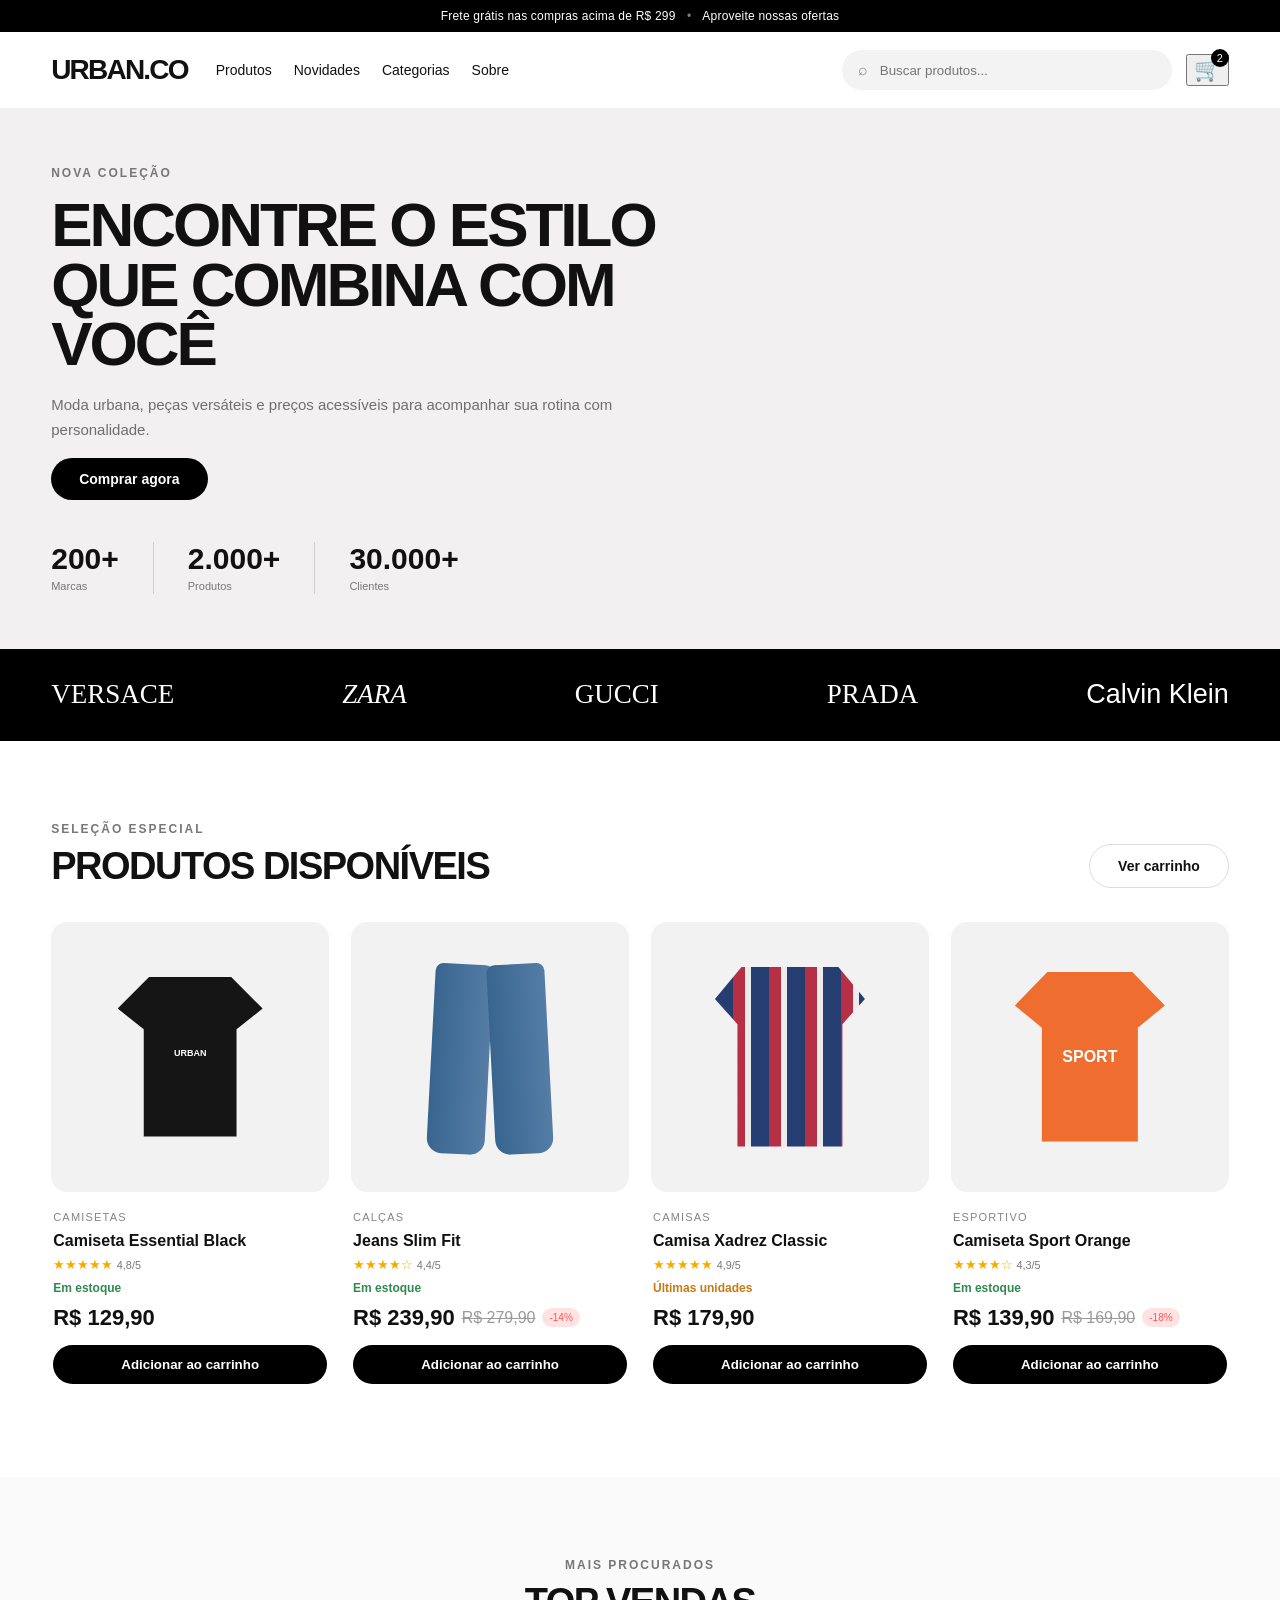
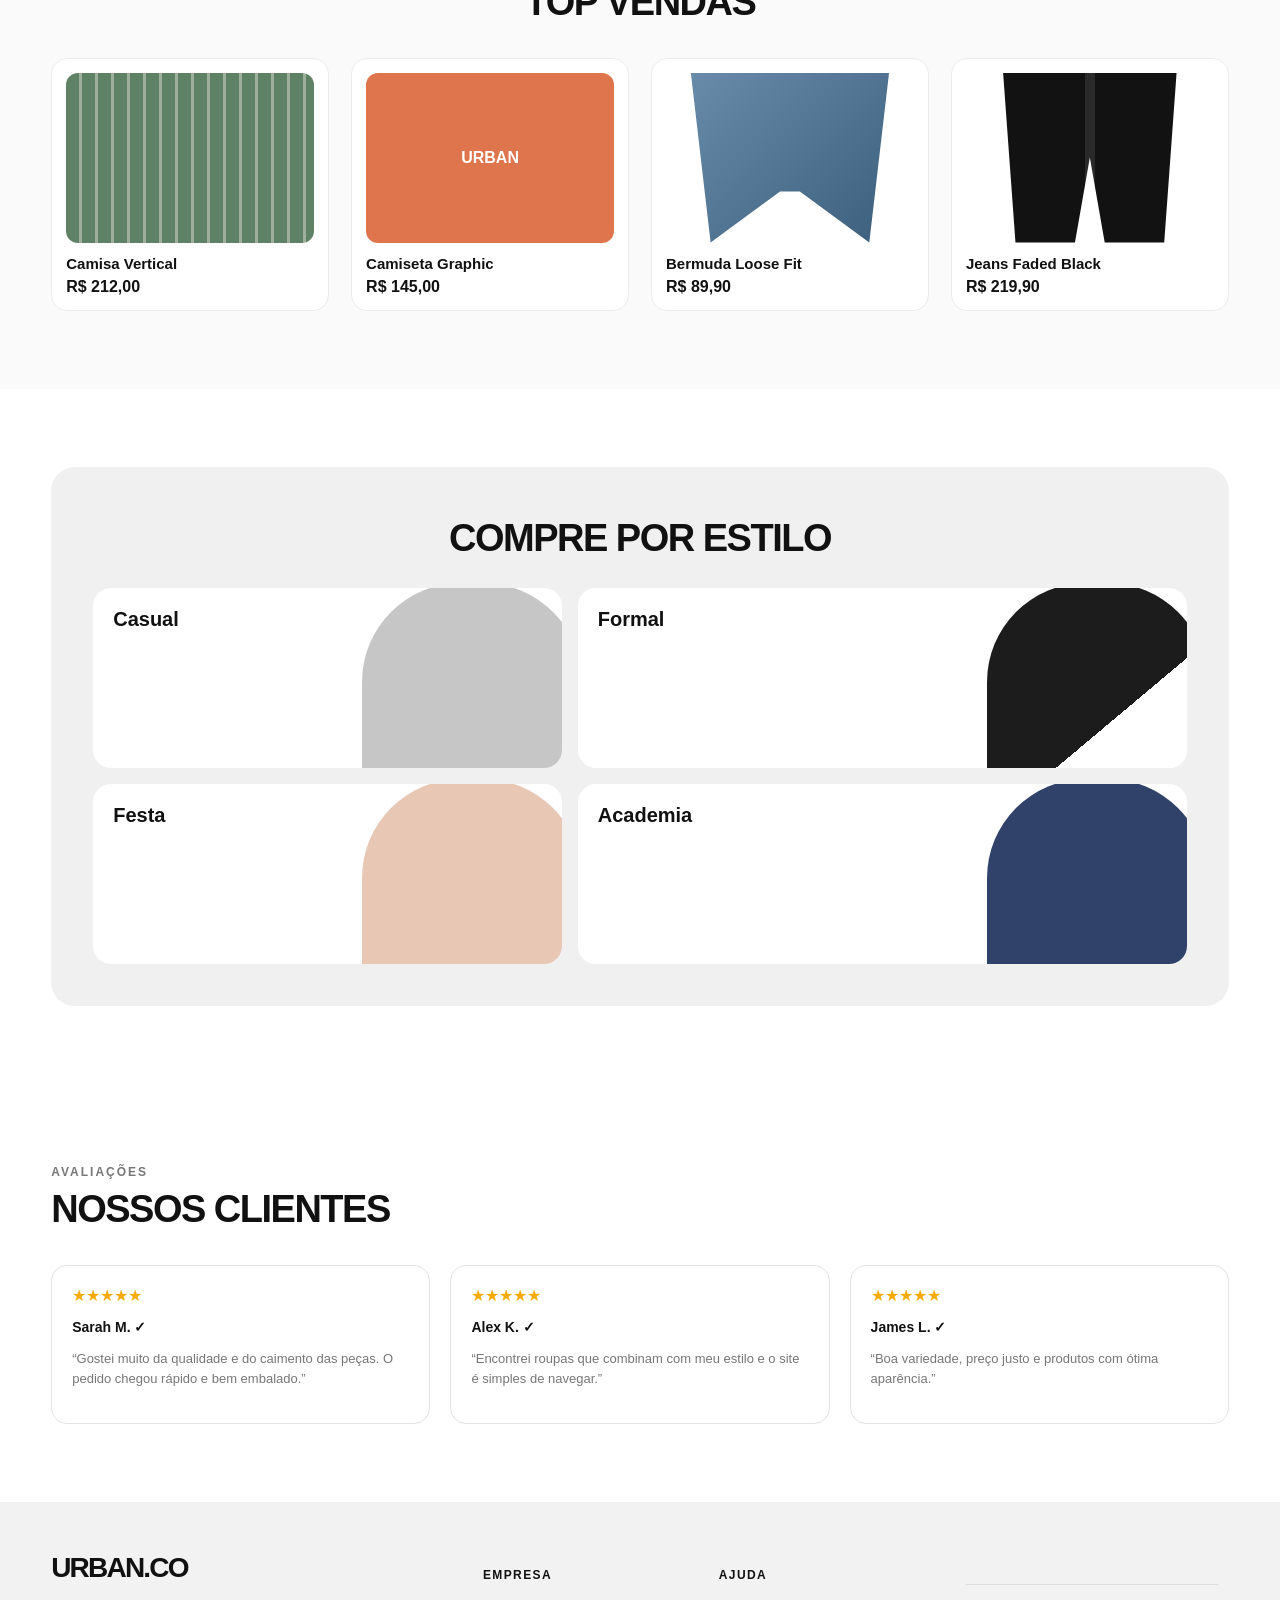
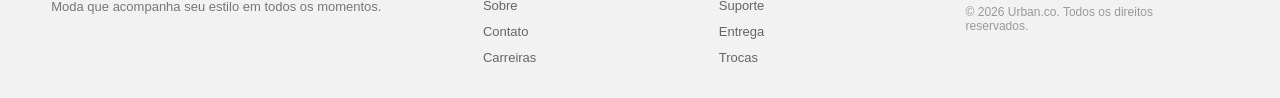
==== index.html @ 38dcf494 "feat: Criação inicial do front-end" ====
<!DOCTYPE html>
<html lang="en">
<head>
    <meta charset="UTF-8">
    <meta name="viewport" content="width=device-width, initial-scale=1.0">
    <link rel="stylesheet" href="style.css">
    <title>Pagina inicial</title>
</head>
<body>
  <div class="topbar">Frete grátis nas compras acima de R$ 299 <span>•</span> Aproveite nossas ofertas</div>

  <header class="header container">
    <a href="#" class="logo">URBAN.CO</a>
    <nav class="nav">
      <a href="#produtos">Produtos</a>
      <a href="#novidades">Novidades</a>
      <a href="#categorias">Categorias</a>
      <a href="#sobre">Sobre</a>
    </nav>
    <div class="actions">
      <label class="search">
        <span>⌕</span>
        <input type="search" placeholder="Buscar produtos..." />
      </label>
      <button><a href="carrinho.html" class="cart" aria-label="Acessar carrinho">🛒 <span>2</span></a></button>
    </div>
  </header>

  <main>
    <section class="hero">
      <div class="container hero-grid">
        <div class="hero-copy">
          <span class="eyebrow">Nova coleção</span>
          <h1>ENCONTRE O ESTILO QUE COMBINA COM VOCÊ</h1>
          <p>Moda urbana, peças versáteis e preços acessíveis para acompanhar sua rotina com personalidade.</p>
          <a href="#produtos" class="btn btn-dark">Comprar agora</a>

          <div class="stats">
            <div><strong>200+</strong><span>Marcas</span></div>
            <div><strong>2.000+</strong><span>Produtos</span></div>
            <div><strong>30.000+</strong><span>Clientes</span></div>
          </div>
        </div>
        <div class="hero-art" aria-label="Destaque da coleção">
         
        </div>
      </div>
    </section>

    <section class="brands">
      <div class="container brand-row">
        <span>VERSACE</span><span>ZARA</span><span>GUCCI</span><span>PRADA</span><span>Calvin Klein</span>
      </div>
    </section>

    <section id="produtos" class="section container">
      <div class="section-heading">
        <div>
          <span class="eyebrow">Seleção especial</span>
          <h2>PRODUTOS DISPONÍVEIS</h2>
        </div>
        <a href="#carrinho" class="btn btn-light">Ver carrinho</a>
      </div>

      <div class="product-grid">
        <article class="product-card">
          <div class="product-image tshirt-black"><span>URBAN</span></div>
          <div class="product-body">
            <span class="category">Camisetas</span>
            <h3>Camiseta Essential Black</h3>
            <div class="rating">★★★★★ <small>4,8/5</small></div>
            <div class="availability in-stock">Em estoque</div>
            <div class="price-row"><strong>R$ 129,90</strong></div>
            <button class="add-cart">Adicionar ao carrinho</button>
          </div>
        </article>

        <article class="product-card">
          <div class="product-image jeans"><div class="leg left"></div><div class="leg right"></div></div>
          <div class="product-body">
            <span class="category">Calças</span>
            <h3>Jeans Slim Fit</h3>
            <div class="rating">★★★★☆ <small>4,4/5</small></div>
            <div class="availability in-stock">Em estoque</div>
            <div class="price-row"><strong>R$ 239,90</strong><del>R$ 279,90</del><span>-14%</span></div>
            <button class="add-cart">Adicionar ao carrinho</button>
          </div>
        </article>

        <article class="product-card">
          <div class="product-image shirt-plaid"><div class="shirt-shape"></div></div>
          <div class="product-body">
            <span class="category">Camisas</span>
            <h3>Camisa Xadrez Classic</h3>
            <div class="rating">★★★★★ <small>4,9/5</small></div>
            <div class="availability low-stock">Últimas unidades</div>
            <div class="price-row"><strong>R$ 179,90</strong></div>
            <button class="add-cart">Adicionar ao carrinho</button>
          </div>
        </article>

        <article class="product-card">
          <div class="product-image tee-orange"><div class="tee-shape">SPORT</div></div>
          <div class="product-body">
            <span class="category">Esportivo</span>
            <h3>Camiseta Sport Orange</h3>
            <div class="rating">★★★★☆ <small>4,3/5</small></div>
            <div class="availability in-stock">Em estoque</div>
            <div class="price-row"><strong>R$ 139,90</strong><del>R$ 169,90</del><span>-18%</span></div>
            <button class="add-cart">Adicionar ao carrinho</button>
          </div>
        </article>
      </div>
    </section>

    <section id="novidades" class="section soft-bg">
      <div class="container">
        <div class="section-heading centered">
          <div><span class="eyebrow">Mais procurados</span><h2>TOP VENDAS</h2></div>
        </div>
        <div class="product-grid compact">
          <article class="mini-card"><div class="mini-img green"></div><h3>Camisa Vertical</h3><p>R$ 212,00</p></article>
          <article class="mini-card"><div class="mini-img coral">URBAN</div><h3>Camiseta Graphic</h3><p>R$ 145,00</p></article>
          <article class="mini-card"><div class="mini-img shorts"></div><h3>Bermuda Loose Fit</h3><p>R$ 89,90</p></article>
          <article class="mini-card"><div class="mini-img pants"></div><h3>Jeans Faded Black</h3><p>R$ 219,90</p></article>
        </div>
      </div>
    </section>

    <section id="categorias" class="section container">
      <div class="dress-panel">
        <h2>COMPRE POR ESTILO</h2>
        <div class="style-grid">
          <a href="#" class="style-card casual"><strong>Casual</strong></a>
          <a href="#" class="style-card formal"><strong>Formal</strong></a>
          <a href="#" class="style-card party"><strong>Festa</strong></a>
          <a href="#" class="style-card gym"><strong>Academia</strong></a>
        </div>
      </div>
    </section>

    <section class="section container reviews">
      <div class="section-heading"><div><span class="eyebrow">Avaliações</span><h2>NOSSOS CLIENTES</h2></div></div>
      <div class="review-grid">
        <article><div class="stars">★★★★★</div><h3>Sarah M. ✓</h3><p>“Gostei muito da qualidade e do caimento das peças. O pedido chegou rápido e bem embalado.”</p></article>
        <article><div class="stars">★★★★★</div><h3>Alex K. ✓</h3><p>“Encontrei roupas que combinam com meu estilo e o site é simples de navegar.”</p></article>
        <article><div class="stars">★★★★★</div><h3>James L. ✓</h3><p>“Boa variedade, preço justo e produtos com ótima aparência.”</p></article>
      </div>
    </section>
  </main>

  <footer id="sobre" class="footer">
    <div class="container footer-grid">
      <div><a class="logo" href="#">URBAN.CO</a><p>Moda que acompanha seu estilo em todos os momentos.</p></div>
      <div><h4>EMPRESA</h4><a href="#">Sobre</a><a href="#">Contato</a><a href="#">Carreiras</a></div>
      <div><h4>AJUDA</h4><a href="#">Suporte</a><a href="#">Entrega</a><a href="#">Trocas</a></div>
    <div class="container copyright">© 2026 Urban.co. Todos os direitos reservados.</div>
  </footer>
</body>
</html>
---- style.css ----
:root {
    --black: #050505;
    --gray: #f2f2f2;
    --text: #111111;
    --muted: #6f6f6f;
    --line: #e5e5e5;
    --accent: #ff5656;
}

* {
    box-sizing: border-box;
}

html {
    scroll-behavior: smooth;
}

body {
    margin: 0;
    font-family: Inter, Arial, Helvetica, sans-serif;
    color: var(--text);
    background: #ffffff;
}

a {
    text-decoration: none;
    color: inherit;
}

.container {
    width: min(1180px, 92%);
    margin: auto;
}

.topbar {
    background: #000000;
    color: #ffffff;
    text-align: center;
    font-size: 12px;
    padding: 9px 12px;
    letter-spacing: 0.2px;
}

.topbar span {
    opacity: 0.5;
    margin: 0 8px;
}

.header {
    height: 76px;
    display: flex;
    align-items: center;
    gap: 28px;
}

.logo {
    font-size: 28px;
    font-weight: 900;
    letter-spacing: -1.8px;
}

.nav {
    display: flex;
    gap: 22px;
    font-size: 14px;
}

.nav a:hover {
    opacity: 0.6;
}

.actions {
    margin-left: auto;
    display: flex;
    align-items: center;
    gap: 14px;
}

.search {
    width: 330px;
    background: #f3f3f3;
    border-radius: 999px;
    padding: 11px 16px;
    display: flex;
    gap: 10px;
    align-items: center;
    color: #888888;
}

.search input {
    border: 0;
    outline: 0;
    background: transparent;
    width: 100%;
}

.cart {
    position: relative;
    font-size: 22px;
}

.cart span {
    position: absolute;
    right: -8px;
    top: -8px;
    background: #000000;
    color: #ffffff;
    width: 18px;
    height: 18px;
    font-size: 11px;
    border-radius: 50%;
    display: grid;
    place-items: center;
}

.hero {
    background: #f2f0f0;
}

.hero-grid {
    min-height: 520px;
    display: grid;
    grid-template-columns: 1.05fr 0.95fr;
    align-items: center;
    overflow: hidden;
}

.hero-copy {
    padding: 55px 0;
}

.eyebrow {
    text-transform: uppercase;
    font-size: 12px;
    letter-spacing: 2px;
    color: #777777;
    font-weight: 700;
}

.hero h1 {
    font-size: 62px;
    line-height: 0.96;
    letter-spacing: -3px;
    max-width: 680px;
    margin: 14px 0 18px;
}

.hero p {
    max-width: 580px;
    color: #6f6f6f;
    line-height: 1.7;
    font-size: 15px;
}

.btn {
    display: inline-flex;
    align-items: center;
    justify-content: center;
    border-radius: 999px;
    padding: 13px 28px;
    font-weight: 700;
    font-size: 14px;
}

.btn-dark {
    background: #000000;
    color: #ffffff;
}

.btn-light {
    border: 1px solid #dddddd;
    background: #ffffff;
}

.btn.small {
    padding: 10px 18px;
    font-size: 12px;
}

.stats {
    display: flex;
    gap: 34px;
    margin-top: 42px;
}

.stats div {
    padding-right: 34px;
    border-right: 1px solid #d0d0d0;
}

.stats div:last-child {
    border-right: 0;
}

.stats strong {
    display: block;
    font-size: 30px;
}

.stats span {
    font-size: 11px;
    color: #777777;
}

.hero-art {
    position: relative;
    min-height: 520px;
}

.fashion-card {
    position: absolute;
    right: 15px;
    bottom: 0;
    width: 88%;
    height: 88%;
    border-radius: 50% 50% 12px 12px;
    background: linear-gradient(
        135deg,
        #d8d8d8,
        #bcbcbc
    );
    overflow: hidden;
}

.silhouette {
    position: absolute;
    bottom: 0;
    border-radius: 40% 40% 0 0;
}

.silhouette.one {
    width: 42%;
    height: 70%;
    left: 18%;
    background: linear-gradient(
        180deg,
        #d9c3b3 0 17%,
        #222222 18% 100%
    );
    transform: skew(-4deg);
}

.silhouette.two {
    width: 44%;
    height: 80%;
    right: 8%;
    background: linear-gradient(
        180deg,
        #d2b8a7 0 16%,
        #171717 17% 100%
    );
    transform: skew(3deg);
}

.blob {
    position: absolute;
    border-radius: 50%;
    background: #dedede;
}

.blob-a {
    width: 240px;
    height: 240px;
    right: 0;
    top: 52px;
}

.blob-b {
    width: 170px;
    height: 170px;
    left: 24px;
    bottom: 20px;
}

.spark {
    position: absolute;
    font-size: 46px;
}

.spark-a {
    right: 0;
    top: 65px;
}

.spark-b {
    left: 20px;
    top: 220px;
    font-size: 30px;
}

.brands {
    background: #000000;
    color: #ffffff;
}

.brand-row {
    min-height: 92px;
    display: flex;
    align-items: center;
    justify-content: space-between;
    gap: 25px;
    font-family: Georgia, serif;
    font-size: 27px;
}

.brand-row span:nth-child(2) {
    font-style: italic;
}

.brand-row span:nth-child(5) {
    font-family: Arial, sans-serif;
    font-weight: 300;
}

.section {
    padding: 78px 0;
}

.section-heading {
    display: flex;
    align-items: end;
    justify-content: space-between;
    margin-bottom: 34px;
}

.section-heading.centered {
    justify-content: center;
    text-align: center;
}

.section h2 {
    font-size: 38px;
    letter-spacing: -1.5px;
    margin: 8px 0 0;
}

.product-grid {
    display: grid;
    grid-template-columns: repeat(4, 1fr);
    gap: 22px;
}

.product-card {
    min-width: 0;
}

.product-image {
    height: 270px;
    background: #f2f2f2;
    border-radius: 16px;
    position: relative;
    overflow: hidden;
    display: flex;
    align-items: center;
    justify-content: center;
}

.product-body {
    padding: 15px 2px;
}

.category {
    font-size: 11px;
    color: #858585;
    text-transform: uppercase;
    letter-spacing: 1.2px;
}

.product-body h3 {
    font-size: 16px;
    margin: 7px 0;
}

.rating {
    font-size: 13px;
    color: #f7aa00;
}

.rating small {
    color: #777777;
}

.availability {
    font-size: 12px;
    font-weight: 700;
    margin: 9px 0;
}

.in-stock {
    color: #2f8a4f;
}

.low-stock {
    color: #c57a13;
}

.price-row {
    display: flex;
    align-items: center;
    gap: 7px;
    margin: 10px 0 14px;
}

.price-row strong {
    font-size: 22px;
}

.price-row del {
    color: #9a9a9a;
}

.price-row span {
    background: #ffe3e3;
    color: #ff5656;
    border-radius: 999px;
    padding: 4px 7px;
    font-size: 10px;
}

.add-cart {
    width: 100%;
    border: 0;
    border-radius: 999px;
    background: #000000;
    color: #ffffff;
    padding: 12px;
    font-weight: 700;
    cursor: pointer;
}

.add-cart:hover {
    opacity: 0.82;
}

.tshirt-black::before {
    content: "";
    width: 145px;
    height: 160px;
    background: #151515;
    clip-path: polygon(
        22% 0,
        78% 0,
        100% 20%,
        82% 33%,
        82% 100%,
        18% 100%,
        18% 33%,
        0 20%
    );
}

.tshirt-black span {
    position: absolute;
    color: #ffffff;
    font-size: 9px;
    font-weight: 800;
    top: 126px;
}

.jeans .leg {
    position: absolute;
    top: 42px;
    width: 58px;
    height: 190px;
    background: linear-gradient(
        90deg,
        #38658f,
        #557da6
    );
    border-radius: 8px 8px 15px 15px;
}

.jeans .left {
    left: 80px;
    transform: rotate(3deg);
}

.jeans .right {
    right: 80px;
    transform: rotate(-3deg);
}

.shirt-shape {
    width: 150px;
    height: 180px;
    background:
        repeating-linear-gradient(
            90deg,
            #263d71 0 18px,
            #b62f45 18px 30px,
            #ececec 30px 36px
        ),
        repeating-linear-gradient(
            0deg,
            transparent 0 22px,
            rgba(255, 255, 255, 0.55) 22px 26px
        );
    clip-path: polygon(
        18% 0,
        82% 0,
        100% 18%,
        85% 32%,
        85% 100%,
        15% 100%,
        15% 32%,
        0 18%
    );
}

.tee-shape {
    width: 150px;
    height: 170px;
    background: #ef6d2f;
    color: #ffffff;
    display: flex;
    align-items: center;
    justify-content: center;
    font-weight: 900;
    clip-path: polygon(
        22% 0,
        78% 0,
        100% 20%,
        82% 33%,
        82% 100%,
        18% 100%,
        18% 33%,
        0 20%
    );
}

.soft-bg {
    background: #fafafa;
}

.compact .mini-card {
    background: #ffffff;
    border: 1px solid #ececec;
    border-radius: 16px;
    padding: 14px;
}

.mini-img {
    height: 170px;
    border-radius: 12px;
    background: #efefef;
    margin-bottom: 12px;
    display: grid;
    place-items: center;
    font-weight: 900;
}

.mini-img.green {
    background: repeating-linear-gradient(
        90deg,
        #5f8165 0 13px,
        #9eb09d 13px 16px
    );
}

.mini-img.coral {
    background: #de754d;
    color: #ffffff;
}

.mini-img.shorts {
    background: linear-gradient(
        135deg,
        #6c8ead,
        #385c79
    );
    clip-path: polygon(
        10% 0,
        90% 0,
        82% 100%,
        54% 70%,
        46% 70%,
        18% 100%
    );
}

.mini-img.pants {
    background: linear-gradient(
        90deg,
        #121212 0 48%,
        #2a2a2a 48% 52%,
        #121212 52%
    );
    clip-path: polygon(
        15% 0,
        85% 0,
        80% 100%,
        56% 100%,
        50% 50%,
        44% 100%,
        20% 100%
    );
}

.mini-card h3 {
    font-size: 15px;
    margin: 6px 0;
}

.mini-card p {
    font-weight: 800;
    margin: 0;
}

.dress-panel {
    background: #f0f0f0;
    border-radius: 24px;
    padding: 42px;
}

.dress-panel h2 {
    text-align: center;
}

.style-grid {
    display: grid;
    grid-template-columns: 1fr 1.3fr;
    gap: 16px;
    margin-top: 28px;
}

.style-card {
    height: 180px;
    background: #ffffff;
    border-radius: 18px;
    padding: 20px;
    font-size: 20px;
    position: relative;
    overflow: hidden;
}

.style-card::after {
    content: "";
    position: absolute;
    right: -20px;
    bottom: -35px;
    width: 220px;
    height: 220px;
    border-radius: 45% 45% 0 0;
    background: #c6c6c6;
}

.style-card.formal::after {
    background: linear-gradient(
        140deg,
        #1c1c1c 0 60%,
        #ffffff 60%
    );
}

.style-card.party::after {
    background: #e9c7b5;
}

.style-card.gym::after {
    background: #30426a;
}

.review-grid {
    display: grid;
    grid-template-columns: repeat(3, 1fr);
    gap: 20px;
}

.review-grid article {
    border: 1px solid #e3e3e3;
    border-radius: 16px;
    padding: 20px;
}

.stars {
    color: #f7aa00;
}

.review-grid h3 {
    font-size: 14px;
}

.review-grid p {
    font-size: 13px;
    color: #777777;
    line-height: 1.6;
}

.footer {
    background: #f2f2f2;
    padding: 50px 0 22px;
}

.footer-grid {
    display: grid;
    grid-template-columns: 2fr 1fr 1fr 1.4fr;
    gap: 40px;
}

.footer p {
    color: #777777;
    line-height: 1.6;
    font-size: 13px;
}

.footer h4 {
    font-size: 12px;
    letter-spacing: 1.4px;
}

.footer div > a:not(.logo):not(.btn) {
    display: block;
    font-size: 13px;
    color: #666666;
    margin: 11px 0;
}

.copyright {
    border-top: 1px solid #dddddd;
    margin-top: 32px;
    padding-top: 20px;
    color: #999999;
    font-size: 12px;
}
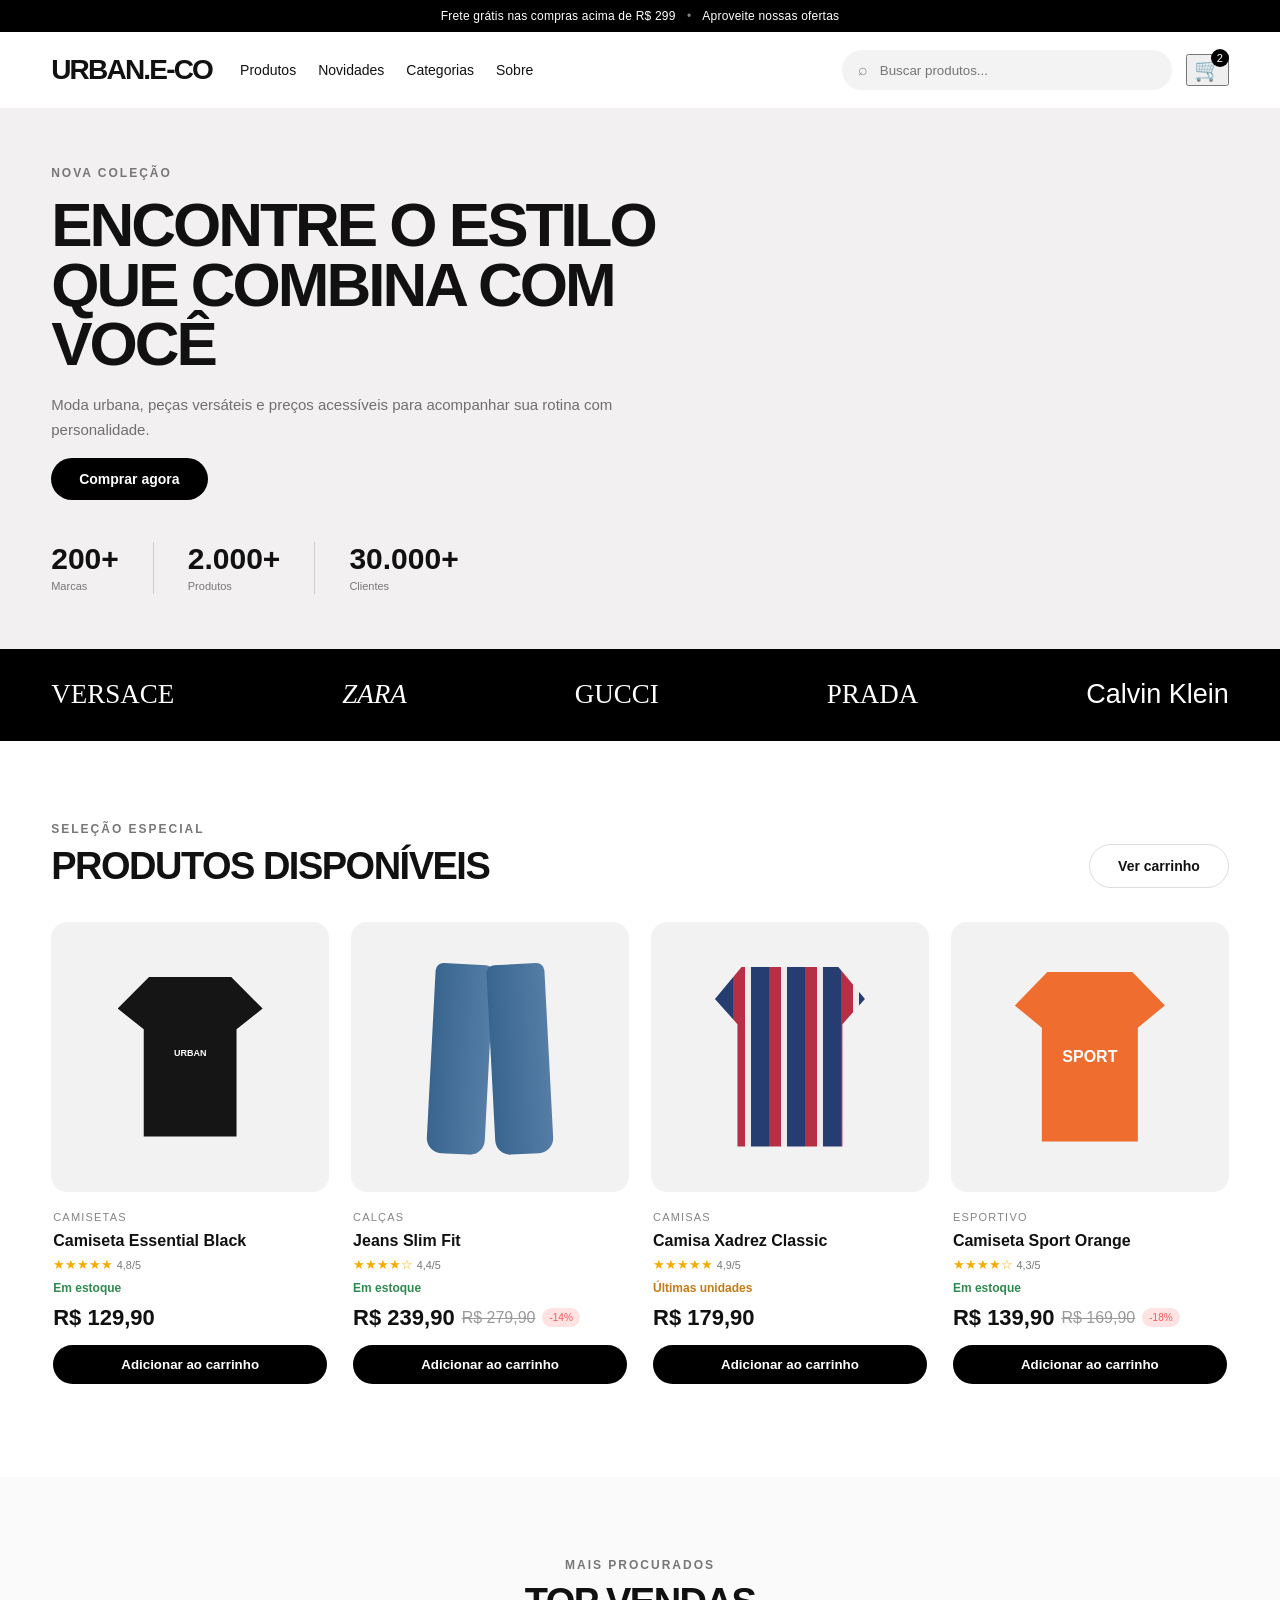
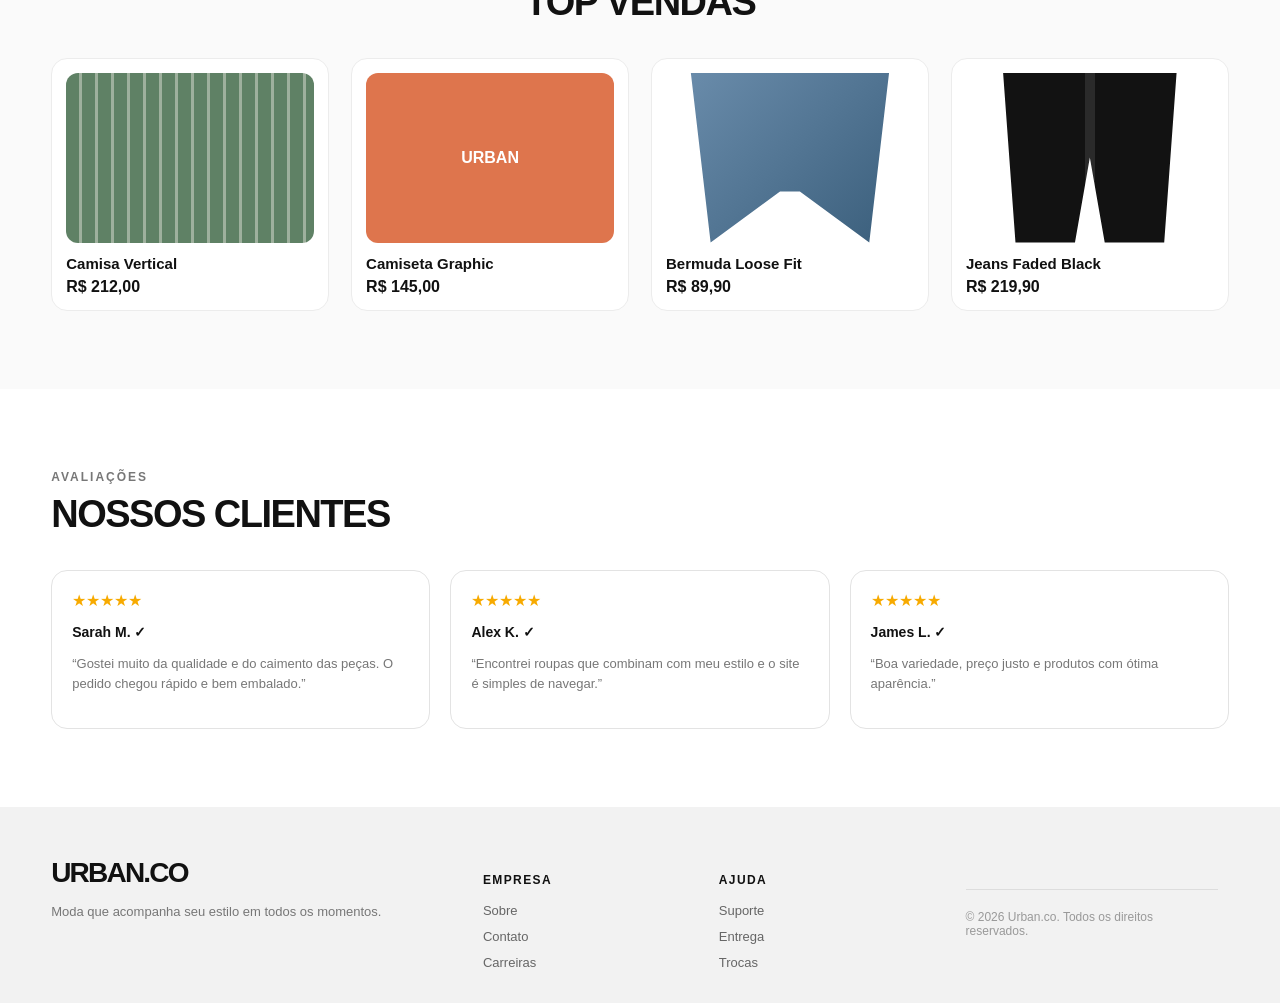
==== commit 7a48b68f: "feat: Remoçção de elementos e atualização da logo" ====
--- a/index.html
+++ b/index.html
@@ -10,7 +10,7 @@
   <div class="topbar">Frete grátis nas compras acima de R$ 299 <span>•</span> Aproveite nossas ofertas</div>
 
   <header class="header container">
-    <a href="#" class="logo">URBAN.CO</a>
+    <a href="#" class="logo">URBAN.E-CO</a>
     <nav class="nav">
       <a href="#produtos">Produtos</a>
       <a href="#novidades">Novidades</a>
@@ -127,18 +127,6 @@
       </div>
     </section>
 
-    <section id="categorias" class="section container">
-      <div class="dress-panel">
-        <h2>COMPRE POR ESTILO</h2>
-        <div class="style-grid">
-          <a href="#" class="style-card casual"><strong>Casual</strong></a>
-          <a href="#" class="style-card formal"><strong>Formal</strong></a>
-          <a href="#" class="style-card party"><strong>Festa</strong></a>
-          <a href="#" class="style-card gym"><strong>Academia</strong></a>
-        </div>
-      </div>
-    </section>
-
     <section class="section container reviews">
       <div class="section-heading"><div><span class="eyebrow">Avaliações</span><h2>NOSSOS CLIENTES</h2></div></div>
       <div class="review-grid">
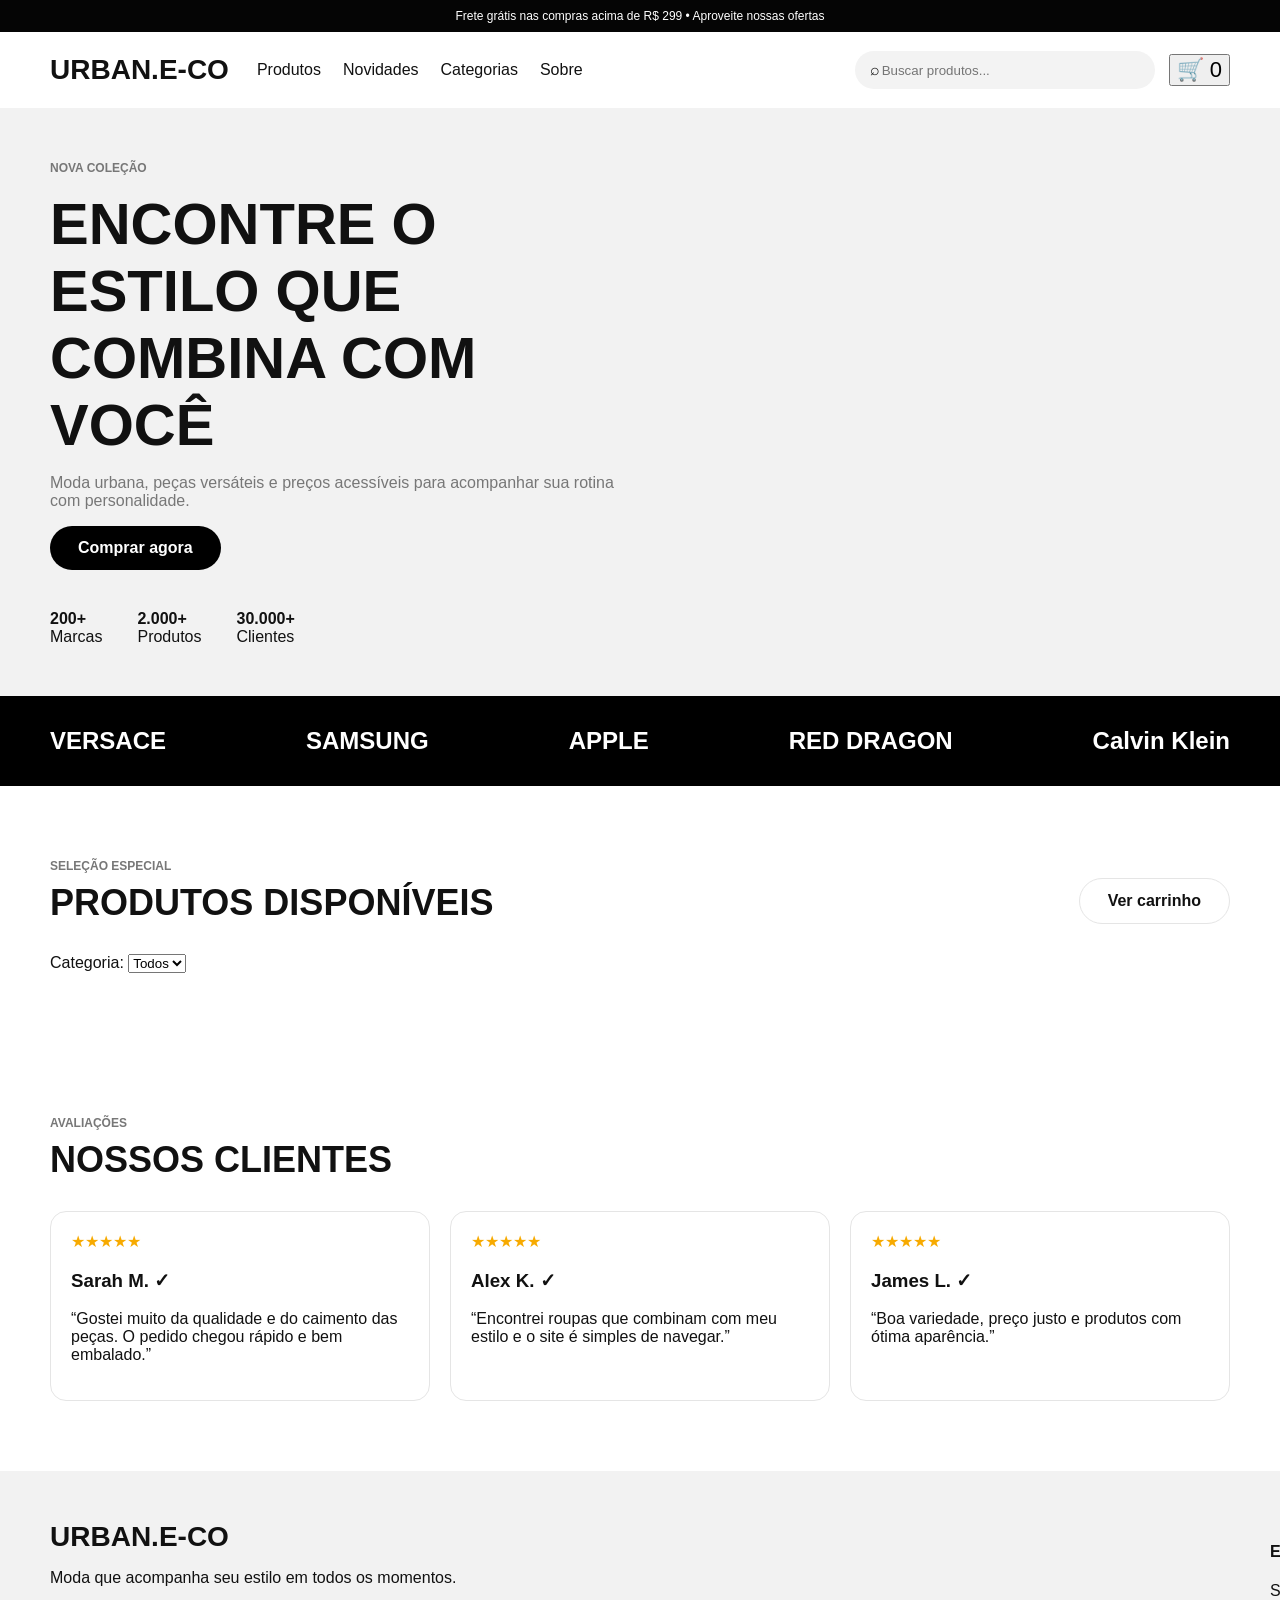
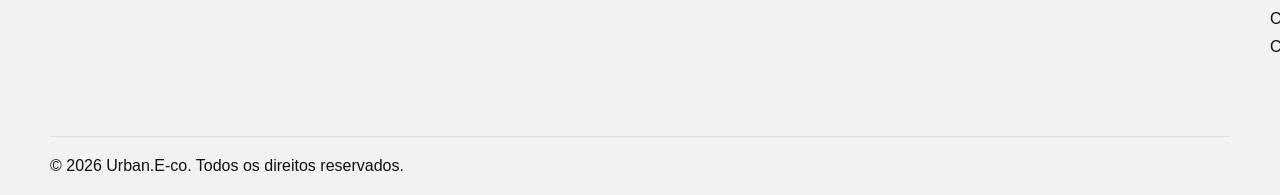
==== commit 359d0e4c: "feat: style: ajusta estrutura HTML e estilos CSS da página" ====
--- a/index.html
+++ b/index.html
@@ -20,9 +20,9 @@
     <div class="actions">
       <label class="search">
         <span>⌕</span>
-        <input type="search" placeholder="Buscar produtos..." />
+        <input type="search" id="busca-produto" placeholder="Buscar produtos..." />
       </label>
-      <button><a href="carrinho.html" class="cart" aria-label="Acessar carrinho">🛒 <span>2</span></a></button>
+      <button><a href="carrinho.html" class="cart" aria-label="Acessar carrinho">🛒 <span id="contador-carrinho">0</span></a></button>
     </div>
   </header>
 
@@ -49,83 +49,45 @@
 
     <section class="brands">
       <div class="container brand-row">
-        <span>VERSACE</span><span>ZARA</span><span>GUCCI</span><span>PRADA</span><span>Calvin Klein</span>
+        <span>VERSACE</span> <span>SAMSUNG</span> <span>APPLE</span> <span>RED DRAGON</span> <span>Calvin Klein</span>
       </div>
     </section>
 
     <section id="produtos" class="section container">
-      <div class="section-heading">
+
+    <div class="section-heading">
         <div>
-          <span class="eyebrow">Seleção especial</span>
-          <h2>PRODUTOS DISPONÍVEIS</h2>
+            <span class="eyebrow">Seleção especial</span>
+            <h2>PRODUTOS DISPONÍVEIS</h2>
         </div>
-        <a href="#carrinho" class="btn btn-light">Ver carrinho</a>
-      </div>
 
-      <div class="product-grid">
-        <article class="product-card">
-          <div class="product-image tshirt-black"><span>URBAN</span></div>
-          <div class="product-body">
-            <span class="category">Camisetas</span>
-            <h3>Camiseta Essential Black</h3>
-            <div class="rating">★★★★★ <small>4,8/5</small></div>
-            <div class="availability in-stock">Em estoque</div>
-            <div class="price-row"><strong>R$ 129,90</strong></div>
-            <button class="add-cart">Adicionar ao carrinho</button>
-          </div>
-        </article>
+        <a href="#carrinho.html" class="btn btn-light">
+            Ver carrinho
+        </a>
+    </div>
 
-        <article class="product-card">
-          <div class="product-image jeans"><div class="leg left"></div><div class="leg right"></div></div>
-          <div class="product-body">
-            <span class="category">Calças</span>
-            <h3>Jeans Slim Fit</h3>
-            <div class="rating">★★★★☆ <small>4,4/5</small></div>
-            <div class="availability in-stock">Em estoque</div>
-            <div class="price-row"><strong>R$ 239,90</strong><del>R$ 279,90</del><span>-14%</span></div>
-            <button class="add-cart">Adicionar ao carrinho</button>
-          </div>
-        </article>
+    <div class="filtros">
 
-        <article class="product-card">
-          <div class="product-image shirt-plaid"><div class="shirt-shape"></div></div>
-          <div class="product-body">
-            <span class="category">Camisas</span>
-            <h3>Camisa Xadrez Classic</h3>
-            <div class="rating">★★★★★ <small>4,9/5</small></div>
-            <div class="availability low-stock">Últimas unidades</div>
-            <div class="price-row"><strong>R$ 179,90</strong></div>
-            <button class="add-cart">Adicionar ao carrinho</button>
-          </div>
-        </article>
+    <label for="filtro-categoria">
+        Categoria:
+    </label>
 
-        <article class="product-card">
-          <div class="product-image tee-orange"><div class="tee-shape">SPORT</div></div>
-          <div class="product-body">
-            <span class="category">Esportivo</span>
-            <h3>Camiseta Sport Orange</h3>
-            <div class="rating">★★★★☆ <small>4,3/5</small></div>
-            <div class="availability in-stock">Em estoque</div>
-            <div class="price-row"><strong>R$ 139,90</strong><del>R$ 169,90</del><span>-18%</span></div>
-            <button class="add-cart">Adicionar ao carrinho</button>
-          </div>
-        </article>
-      </div>
-    </section>
+    <select id="filtro-categoria">
+        <option value="Todos">Todos</option>
+    </select>
 
-    <section id="novidades" class="section soft-bg">
-      <div class="container">
-        <div class="section-heading centered">
-          <div><span class="eyebrow">Mais procurados</span><h2>TOP VENDAS</h2></div>
-        </div>
-        <div class="product-grid compact">
-          <article class="mini-card"><div class="mini-img green"></div><h3>Camisa Vertical</h3><p>R$ 212,00</p></article>
-          <article class="mini-card"><div class="mini-img coral">URBAN</div><h3>Camiseta Graphic</h3><p>R$ 145,00</p></article>
-          <article class="mini-card"><div class="mini-img shorts"></div><h3>Bermuda Loose Fit</h3><p>R$ 89,90</p></article>
-          <article class="mini-card"><div class="mini-img pants"></div><h3>Jeans Faded Black</h3><p>R$ 219,90</p></article>
-        </div>
-      </div>
-    </section>
+</div>
+
+<div id="mensagem-produtos"></div>
+
+<div
+    class="product-grid"
+    id="lista-produtos"
+></div>
+
+    <div class="product-grid" id="lista-produtos"></div>
+
+</section>
 
     <section class="section container reviews">
       <div class="section-heading"><div><span class="eyebrow">Avaliações</span><h2>NOSSOS CLIENTES</h2></div></div>
@@ -139,10 +101,12 @@
 
   <footer id="sobre" class="footer">
     <div class="container footer-grid">
-      <div><a class="logo" href="#">URBAN.CO</a><p>Moda que acompanha seu estilo em todos os momentos.</p></div>
+      <div><a class="logo" href="#">URBAN.E-CO</a><p>Moda que acompanha seu estilo em todos os momentos.</p></div>
       <div><h4>EMPRESA</h4><a href="#">Sobre</a><a href="#">Contato</a><a href="#">Carreiras</a></div>
       <div><h4>AJUDA</h4><a href="#">Suporte</a><a href="#">Entrega</a><a href="#">Trocas</a></div>
-    <div class="container copyright">© 2026 Urban.co. Todos os direitos reservados.</div>
+    <div class="container copyright">© 2026 Urban.E-co. Todos os direitos reservados.</div>
   </footer>
+
+  <script src="./scripts/models/Produtos.js"></script>
 </body>
 </html>
--- a/style.css
+++ b/style.css
@@ -1,49 +1,36 @@
 :root {
     --black: #050505;
     --gray: #f2f2f2;
-    --text: #111111;
-    --muted: #6f6f6f;
+    --text: #111;
+    --muted: #777;
     --line: #e5e5e5;
-    --accent: #ff5656;
 }
 
 * {
     box-sizing: border-box;
 }
 
-html {
-    scroll-behavior: smooth;
-}
-
 body {
     margin: 0;
-    font-family: Inter, Arial, Helvetica, sans-serif;
+    font-family: Arial, Helvetica, sans-serif;
     color: var(--text);
-    background: #ffffff;
 }
 
 a {
+    color: inherit;
     text-decoration: none;
-    color: inherit;
 }
 
 .container {
-    width: min(1180px, 92%);
+    width: 1180px;
     margin: auto;
 }
-
 .topbar {
-    background: #000000;
-    color: #ffffff;
+    padding: 9px;
+    background: var(--black);
+    color: white;
     text-align: center;
     font-size: 12px;
-    padding: 9px 12px;
-    letter-spacing: 0.2px;
-}
-
-.topbar span {
-    opacity: 0.5;
-    margin: 0 8px;
 }
 
 .header {
@@ -55,18 +42,12 @@
 
 .logo {
     font-size: 28px;
-    font-weight: 900;
-    letter-spacing: -1.8px;
+    font-weight: bold;
 }
 
 .nav {
     display: flex;
     gap: 22px;
-    font-size: 14px;
-}
-
-.nav a:hover {
-    opacity: 0.6;
 }
 
 .actions {
@@ -77,282 +58,132 @@
 }
 
 .search {
-    width: 330px;
+    display: flex;
+    width: 300px;
+    padding: 10px 15px;
     background: #f3f3f3;
-    border-radius: 999px;
-    padding: 11px 16px;
-    display: flex;
-    gap: 10px;
-    align-items: center;
-    color: #888888;
+    border-radius: 30px;
 }
 
 .search input {
+    width: 100%;
     border: 0;
     outline: 0;
     background: transparent;
-    width: 100%;
 }
 
 .cart {
-    position: relative;
     font-size: 22px;
 }
-
-.cart span {
-    position: absolute;
-    right: -8px;
-    top: -8px;
-    background: #000000;
-    color: #ffffff;
-    width: 18px;
-    height: 18px;
-    font-size: 11px;
-    border-radius: 50%;
+.hero {
+    background: var(--gray);
+}
+
+.hero-grid {
+    min-height: 500px;
     display: grid;
-    place-items: center;
-}
-
-.hero {
-    background: #f2f0f0;
-}
-
-.hero-grid {
-    min-height: 520px;
-    display: grid;
-    grid-template-columns: 1.05fr 0.95fr;
+    grid-template-columns: 1fr 1fr;
     align-items: center;
-    overflow: hidden;
 }
 
 .hero-copy {
-    padding: 55px 0;
+    padding: 50px 0;
 }
 
 .eyebrow {
+    font-size: 12px;
+    font-weight: bold;
     text-transform: uppercase;
-    font-size: 12px;
-    letter-spacing: 2px;
-    color: #777777;
-    font-weight: 700;
+    color: var(--muted);
 }
 
 .hero h1 {
-    font-size: 62px;
-    line-height: 0.96;
-    letter-spacing: -3px;
-    max-width: 680px;
-    margin: 14px 0 18px;
+    margin: 14px 0;
+    font-size: 58px;
 }
 
 .hero p {
-    max-width: 580px;
-    color: #6f6f6f;
-    line-height: 1.7;
-    font-size: 15px;
+    color: var(--muted);
 }
 
 .btn {
-    display: inline-flex;
-    align-items: center;
-    justify-content: center;
-    border-radius: 999px;
+    display: inline-block;
     padding: 13px 28px;
-    font-weight: 700;
-    font-size: 14px;
+    border-radius: 30px;
+    font-weight: bold;
 }
 
 .btn-dark {
-    background: #000000;
-    color: #ffffff;
+    background: black;
+    color: white;
 }
 
 .btn-light {
-    border: 1px solid #dddddd;
-    background: #ffffff;
-}
-
-.btn.small {
-    padding: 10px 18px;
-    font-size: 12px;
+    border: 1px solid var(--line);
 }
 
 .stats {
     display: flex;
-    gap: 34px;
-    margin-top: 42px;
-}
-
-.stats div {
-    padding-right: 34px;
-    border-right: 1px solid #d0d0d0;
-}
-
-.stats div:last-child {
-    border-right: 0;
-}
-
-.stats strong {
+    gap: 35px;
+    margin-top: 40px;
+}
+
+.stats strong,
+.stats span {
     display: block;
-    font-size: 30px;
-}
-
-.stats span {
-    font-size: 11px;
-    color: #777777;
-}
-
-.hero-art {
-    position: relative;
-    min-height: 520px;
-}
-
-.fashion-card {
-    position: absolute;
-    right: 15px;
-    bottom: 0;
-    width: 88%;
-    height: 88%;
-    border-radius: 50% 50% 12px 12px;
-    background: linear-gradient(
-        135deg,
-        #d8d8d8,
-        #bcbcbc
-    );
-    overflow: hidden;
-}
-
-.silhouette {
-    position: absolute;
-    bottom: 0;
-    border-radius: 40% 40% 0 0;
-}
-
-.silhouette.one {
-    width: 42%;
-    height: 70%;
-    left: 18%;
-    background: linear-gradient(
-        180deg,
-        #d9c3b3 0 17%,
-        #222222 18% 100%
-    );
-    transform: skew(-4deg);
-}
-
-.silhouette.two {
-    width: 44%;
-    height: 80%;
-    right: 8%;
-    background: linear-gradient(
-        180deg,
-        #d2b8a7 0 16%,
-        #171717 17% 100%
-    );
-    transform: skew(3deg);
-}
-
-.blob {
-    position: absolute;
-    border-radius: 50%;
-    background: #dedede;
-}
-
-.blob-a {
-    width: 240px;
-    height: 240px;
-    right: 0;
-    top: 52px;
-}
-
-.blob-b {
-    width: 170px;
-    height: 170px;
-    left: 24px;
-    bottom: 20px;
-}
-
-.spark {
-    position: absolute;
-    font-size: 46px;
-}
-
-.spark-a {
-    right: 0;
-    top: 65px;
-}
-
-.spark-b {
-    left: 20px;
-    top: 220px;
-    font-size: 30px;
 }
 
 .brands {
-    background: #000000;
-    color: #ffffff;
+    background: black;
+    color: white;
 }
 
 .brand-row {
-    min-height: 92px;
+    min-height: 90px;
     display: flex;
     align-items: center;
     justify-content: space-between;
-    gap: 25px;
-    font-family: Georgia, serif;
-    font-size: 27px;
-}
-
-.brand-row span:nth-child(2) {
-    font-style: italic;
-}
-
-.brand-row span:nth-child(5) {
-    font-family: Arial, sans-serif;
-    font-weight: 300;
+    font-size: 24px;
+    font-weight: bold;
 }
 
 .section {
-    padding: 78px 0;
+    padding: 70px 0;
 }
 
 .section-heading {
     display: flex;
+    justify-content: space-between;
     align-items: end;
-    justify-content: space-between;
-    margin-bottom: 34px;
+    margin-bottom: 30px;
 }
 
 .section-heading.centered {
     justify-content: center;
-    text-align: center;
 }
 
 .section h2 {
-    font-size: 38px;
-    letter-spacing: -1.5px;
     margin: 8px 0 0;
+    font-size: 36px;
 }
 
 .product-grid {
     display: grid;
-    grid-template-columns: repeat(4, 1fr);
+    grid-template-columns: repeat(3, 1fr);
     gap: 22px;
-}
-
-.product-card {
-    min-width: 0;
 }
 
 .product-image {
     height: 270px;
-    background: #f2f2f2;
+    overflow: hidden;
     border-radius: 16px;
-    position: relative;
-    overflow: hidden;
-    display: flex;
-    align-items: center;
-    justify-content: center;
+    background: var(--gray);
+}
+
+.cardImg {
+    width: 100%;
+    height: 100%;
+    object-fit: cover;
 }
 
 .product-body {
@@ -361,43 +192,33 @@
 
 .category {
     font-size: 11px;
-    color: #858585;
     text-transform: uppercase;
-    letter-spacing: 1.2px;
+    color: var(--muted);
 }
 
 .product-body h3 {
-    font-size: 16px;
     margin: 7px 0;
 }
 
-.rating {
-    font-size: 13px;
-    color: #f7aa00;
-}
-
-.rating small {
-    color: #777777;
-}
-
 .availability {
+    margin: 9px 0;
     font-size: 12px;
-    font-weight: 700;
-    margin: 9px 0;
+    font-weight: bold;
 }
 
 .in-stock {
-    color: #2f8a4f;
+    color: green;
 }
 
 .low-stock {
-    color: #c57a13;
+    color: orange;
+}
+
+.out-stock {
+    color: red;
 }
 
 .price-row {
-    display: flex;
-    align-items: center;
-    gap: 7px;
     margin: 10px 0 14px;
 }
 
@@ -405,259 +226,54 @@
     font-size: 22px;
 }
 
-.price-row del {
-    color: #9a9a9a;
-}
-
-.price-row span {
-    background: #ffe3e3;
-    color: #ff5656;
-    border-radius: 999px;
-    padding: 4px 7px;
-    font-size: 10px;
-}
-
 .add-cart {
     width: 100%;
+    padding: 12px;
     border: 0;
-    border-radius: 999px;
-    background: #000000;
-    color: #ffffff;
-    padding: 12px;
-    font-weight: 700;
+    border-radius: 30px;
+    background: black;
+    color: white;
+    font-weight: bold;
     cursor: pointer;
 }
 
-.add-cart:hover {
-    opacity: 0.82;
-}
-
-.tshirt-black::before {
-    content: "";
-    width: 145px;
-    height: 160px;
-    background: #151515;
-    clip-path: polygon(
-        22% 0,
-        78% 0,
-        100% 20%,
-        82% 33%,
-        82% 100%,
-        18% 100%,
-        18% 33%,
-        0 20%
-    );
-}
-
-.tshirt-black span {
-    position: absolute;
-    color: #ffffff;
-    font-size: 9px;
-    font-weight: 800;
-    top: 126px;
-}
-
-.jeans .leg {
-    position: absolute;
-    top: 42px;
-    width: 58px;
-    height: 190px;
-    background: linear-gradient(
-        90deg,
-        #38658f,
-        #557da6
-    );
-    border-radius: 8px 8px 15px 15px;
-}
-
-.jeans .left {
-    left: 80px;
-    transform: rotate(3deg);
-}
-
-.jeans .right {
-    right: 80px;
-    transform: rotate(-3deg);
-}
-
-.shirt-shape {
-    width: 150px;
-    height: 180px;
-    background:
-        repeating-linear-gradient(
-            90deg,
-            #263d71 0 18px,
-            #b62f45 18px 30px,
-            #ececec 30px 36px
-        ),
-        repeating-linear-gradient(
-            0deg,
-            transparent 0 22px,
-            rgba(255, 255, 255, 0.55) 22px 26px
-        );
-    clip-path: polygon(
-        18% 0,
-        82% 0,
-        100% 18%,
-        85% 32%,
-        85% 100%,
-        15% 100%,
-        15% 32%,
-        0 18%
-    );
-}
-
-.tee-shape {
-    width: 150px;
-    height: 170px;
-    background: #ef6d2f;
-    color: #ffffff;
-    display: flex;
-    align-items: center;
-    justify-content: center;
-    font-weight: 900;
-    clip-path: polygon(
-        22% 0,
-        78% 0,
-        100% 20%,
-        82% 33%,
-        82% 100%,
-        18% 100%,
-        18% 33%,
-        0 20%
-    );
+.add-cart:disabled {
+    background: #ccc;
+    color: #666;
+    cursor: not-allowed;
 }
 
 .soft-bg {
     background: #fafafa;
 }
 
-.compact .mini-card {
-    background: #ffffff;
-    border: 1px solid #ececec;
+.mini-card {
+    padding: 14px;
+    border: 1px solid var(--line);
     border-radius: 16px;
-    padding: 14px;
 }
 
 .mini-img {
     height: 170px;
+    margin-bottom: 12px;
+    background: #eee;
     border-radius: 12px;
-    background: #efefef;
-    margin-bottom: 12px;
-    display: grid;
-    place-items: center;
-    font-weight: 900;
 }
 
 .mini-img.green {
-    background: repeating-linear-gradient(
-        90deg,
-        #5f8165 0 13px,
-        #9eb09d 13px 16px
-    );
+    background: #78947c;
 }
 
 .mini-img.coral {
     background: #de754d;
-    color: #ffffff;
 }
 
 .mini-img.shorts {
-    background: linear-gradient(
-        135deg,
-        #6c8ead,
-        #385c79
-    );
-    clip-path: polygon(
-        10% 0,
-        90% 0,
-        82% 100%,
-        54% 70%,
-        46% 70%,
-        18% 100%
-    );
+    background: #557a9a;
 }
 
 .mini-img.pants {
-    background: linear-gradient(
-        90deg,
-        #121212 0 48%,
-        #2a2a2a 48% 52%,
-        #121212 52%
-    );
-    clip-path: polygon(
-        15% 0,
-        85% 0,
-        80% 100%,
-        56% 100%,
-        50% 50%,
-        44% 100%,
-        20% 100%
-    );
-}
-
-.mini-card h3 {
-    font-size: 15px;
-    margin: 6px 0;
-}
-
-.mini-card p {
-    font-weight: 800;
-    margin: 0;
-}
-
-.dress-panel {
-    background: #f0f0f0;
-    border-radius: 24px;
-    padding: 42px;
-}
-
-.dress-panel h2 {
-    text-align: center;
-}
-
-.style-grid {
-    display: grid;
-    grid-template-columns: 1fr 1.3fr;
-    gap: 16px;
-    margin-top: 28px;
-}
-
-.style-card {
-    height: 180px;
-    background: #ffffff;
-    border-radius: 18px;
-    padding: 20px;
-    font-size: 20px;
-    position: relative;
-    overflow: hidden;
-}
-
-.style-card::after {
-    content: "";
-    position: absolute;
-    right: -20px;
-    bottom: -35px;
-    width: 220px;
-    height: 220px;
-    border-radius: 45% 45% 0 0;
-    background: #c6c6c6;
-}
-
-.style-card.formal::after {
-    background: linear-gradient(
-        140deg,
-        #1c1c1c 0 60%,
-        #ffffff 60%
-    );
-}
-
-.style-card.party::after {
-    background: #e9c7b5;
-}
-
-.style-card.gym::after {
-    background: #30426a;
+    background: #181818;
 }
 
 .review-grid {
@@ -667,58 +283,33 @@
 }
 
 .review-grid article {
-    border: 1px solid #e3e3e3;
+    padding: 20px;
+    border: 1px solid var(--line);
     border-radius: 16px;
-    padding: 20px;
 }
 
 .stars {
     color: #f7aa00;
 }
 
-.review-grid h3 {
-    font-size: 14px;
-}
-
-.review-grid p {
-    font-size: 13px;
-    color: #777777;
-    line-height: 1.6;
-}
-
 .footer {
-    background: #f2f2f2;
-    padding: 50px 0 22px;
+    padding: 50px 0 20px;
+    background: var(--gray);
 }
 
 .footer-grid {
     display: grid;
-    grid-template-columns: 2fr 1fr 1fr 1.4fr;
+    grid-template-columns: 2fr 1fr 1fr;
     gap: 40px;
 }
 
-.footer p {
-    color: #777777;
-    line-height: 1.6;
-    font-size: 13px;
-}
-
-.footer h4 {
-    font-size: 12px;
-    letter-spacing: 1.4px;
-}
-
-.footer div > a:not(.logo):not(.btn) {
+.footer div > a:not(.logo) {
     display: block;
-    font-size: 13px;
-    color: #666666;
-    margin: 11px 0;
+    margin: 10px 0;
 }
 
 .copyright {
-    border-top: 1px solid #dddddd;
-    margin-top: 32px;
+    margin-top: 30px;
     padding-top: 20px;
-    color: #999999;
-    font-size: 12px;
+    border-top: 1px solid #ddd;
 }
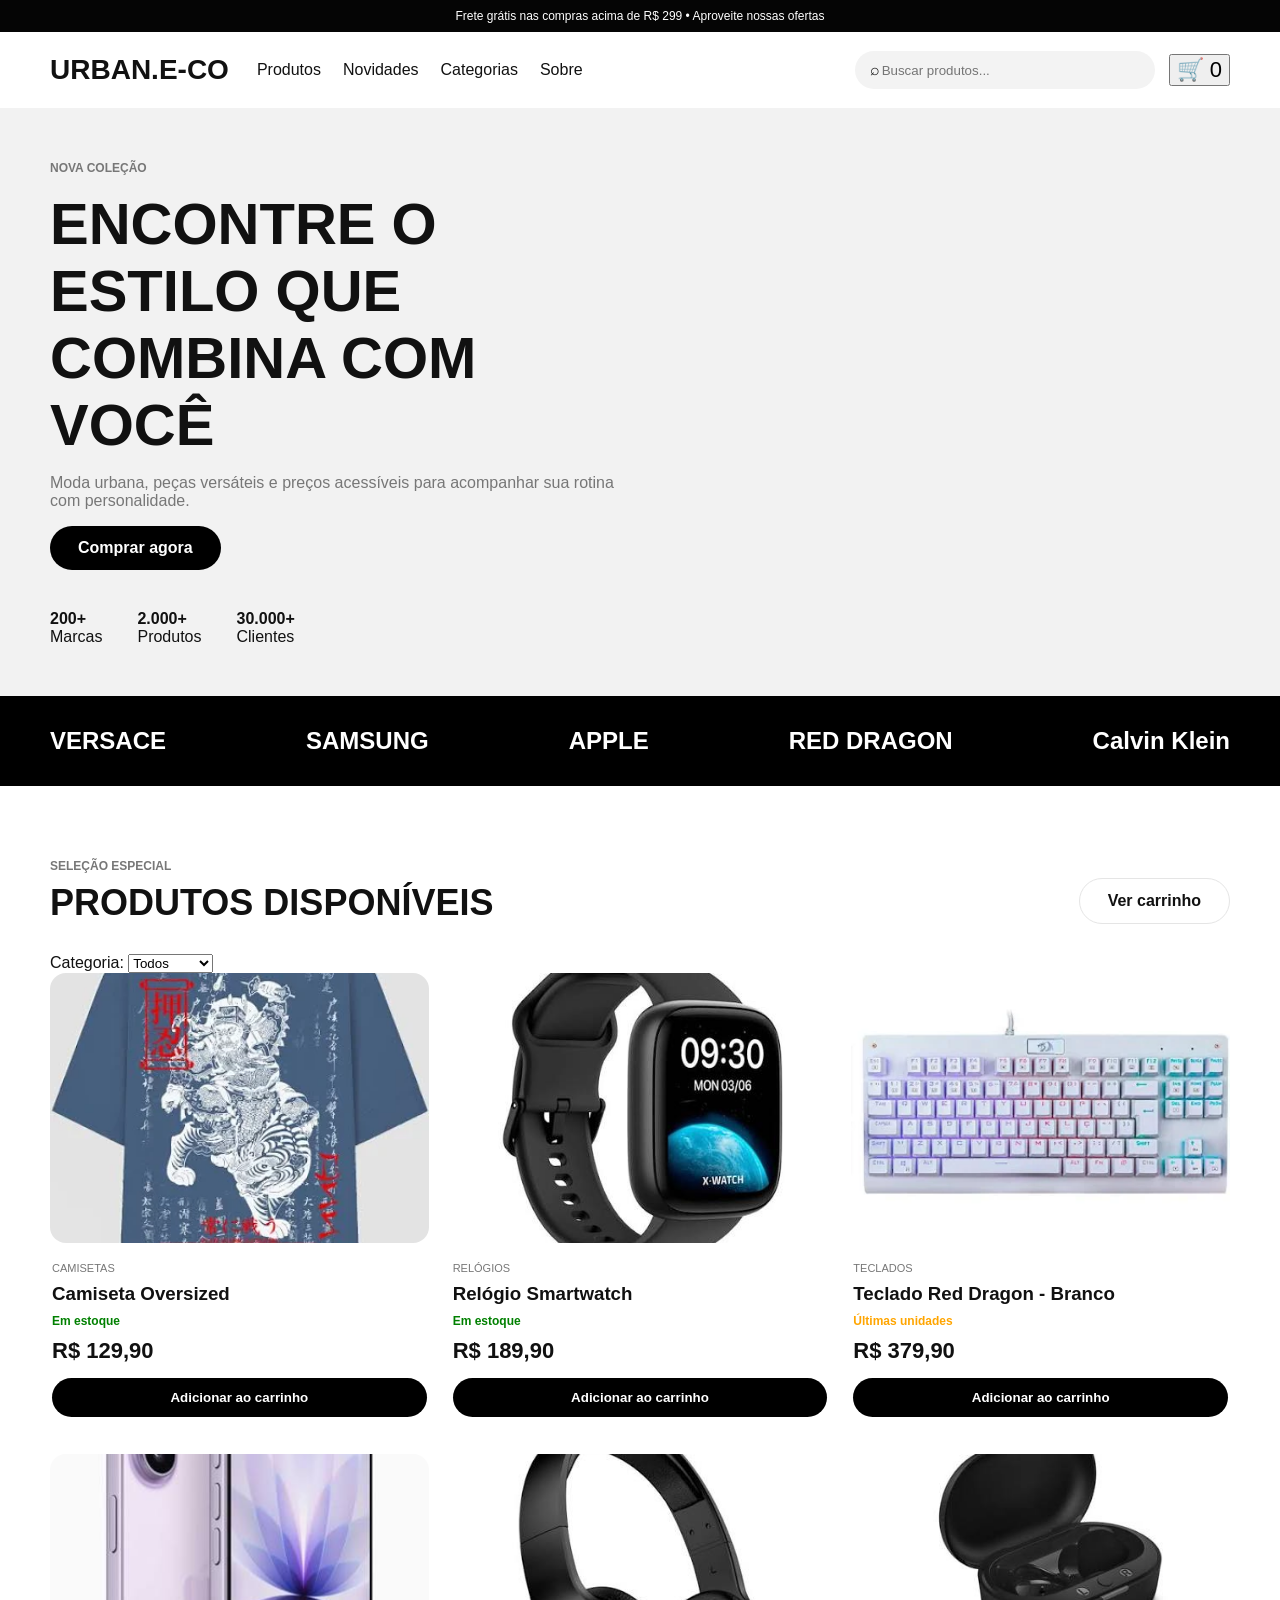
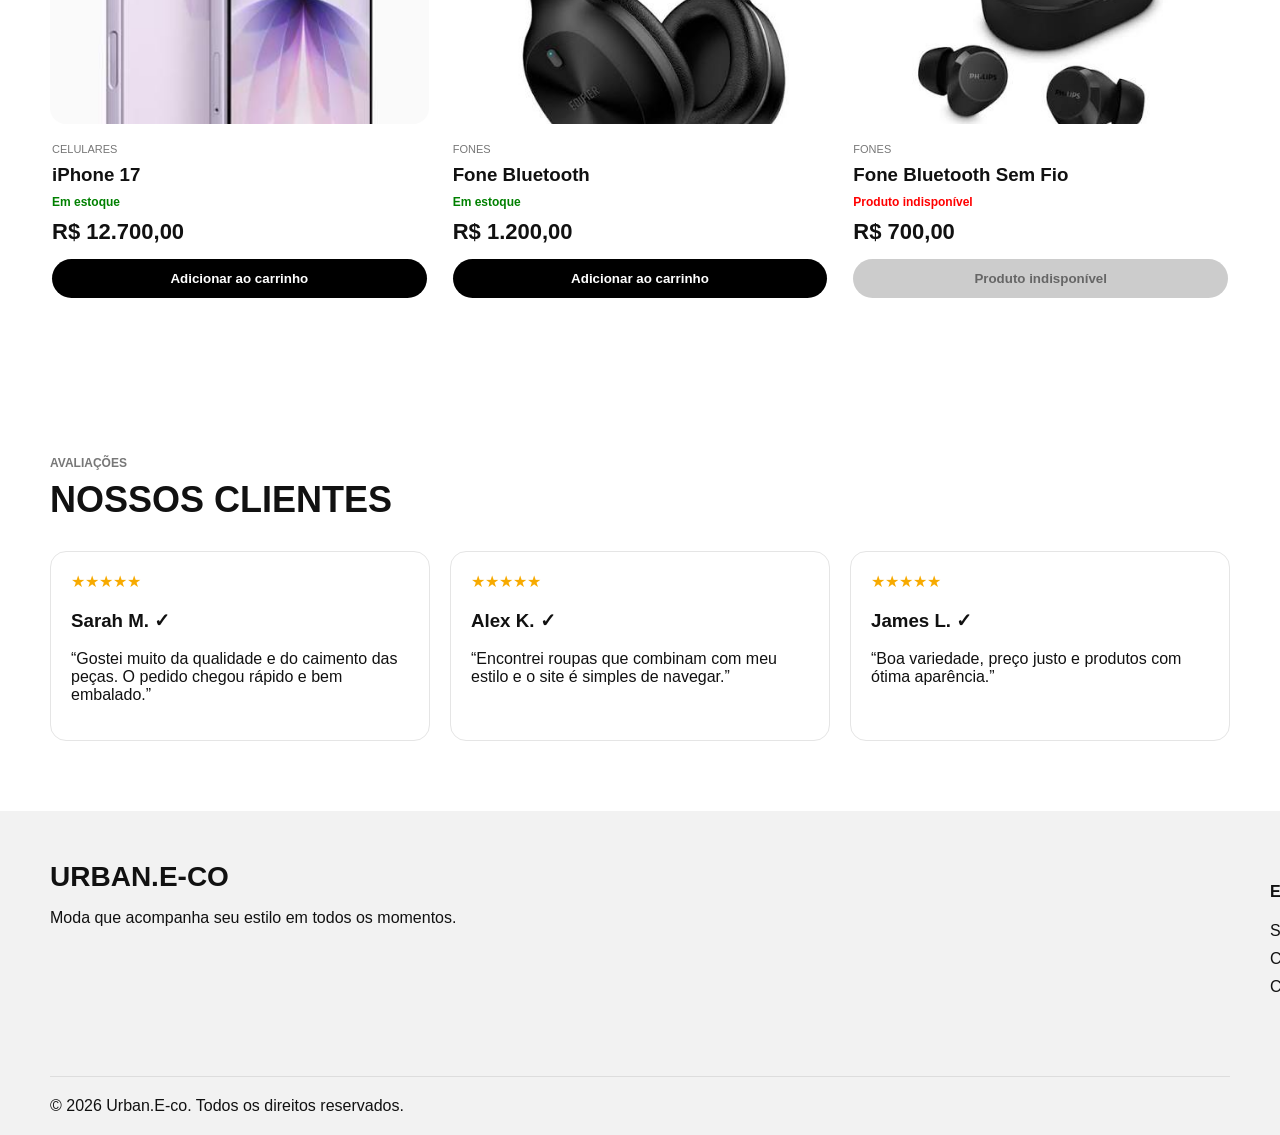
==== commit e7c93b1f: "Implementa funcionalidades do carrinho" ====
--- a/index.html
+++ b/index.html
@@ -107,6 +107,7 @@
     <div class="container copyright">© 2026 Urban.E-co. Todos os direitos reservados.</div>
   </footer>
 
+  <script src="./scripts/models/Carrinho.js"></script>
   <script src="./scripts/models/Produtos.js"></script>
 </body>
 </html>
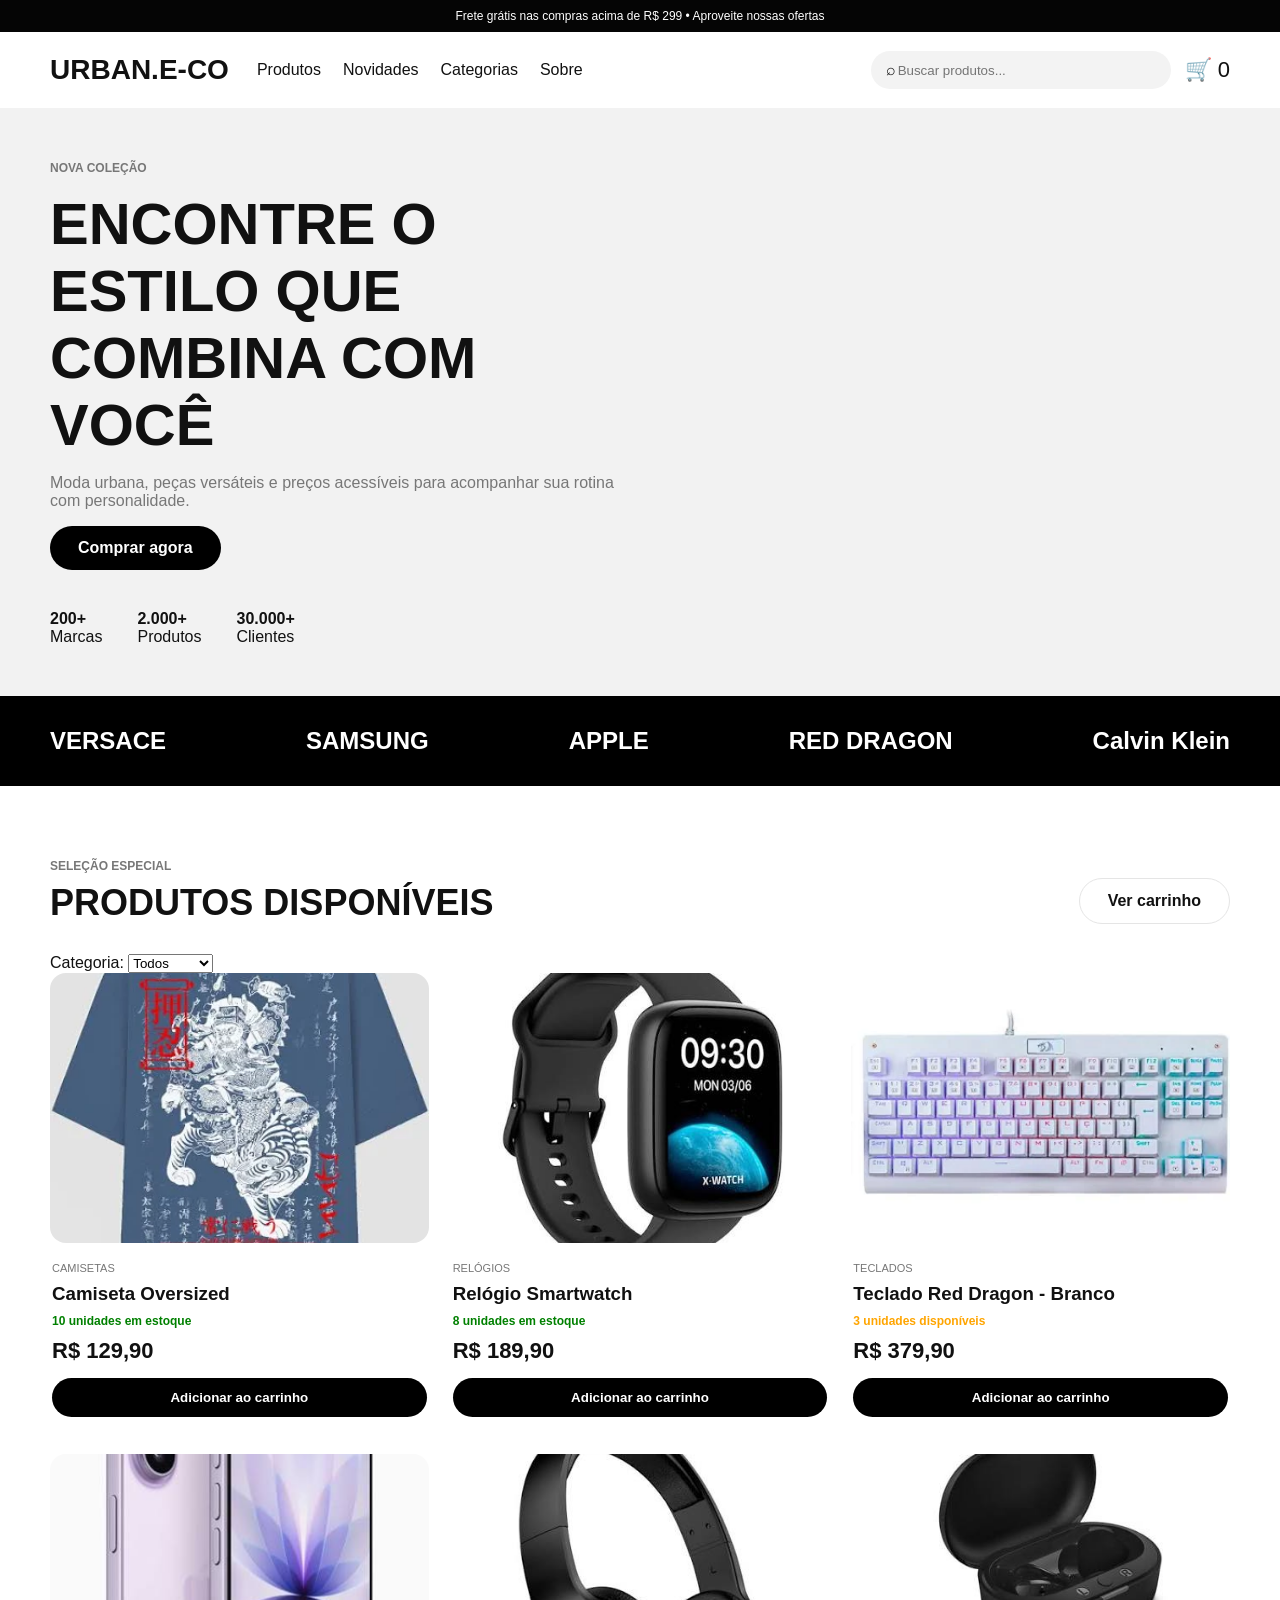
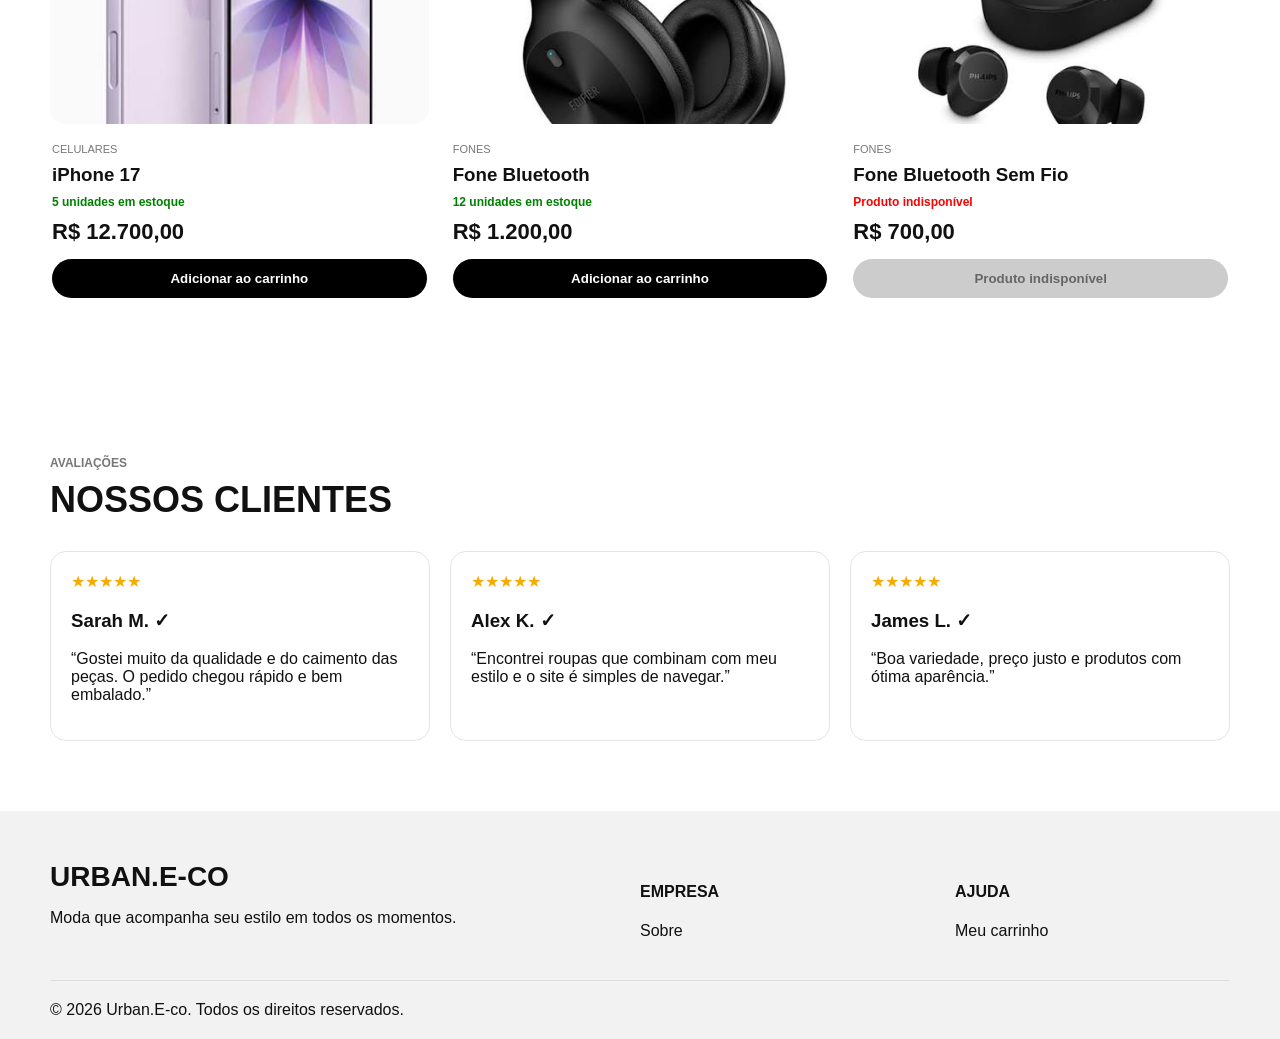
==== commit e7140308: "feat: versão final do trabalho corrigida" ====
--- a/index.html
+++ b/index.html
@@ -1,5 +1,5 @@
 <!DOCTYPE html>
-<html lang="en">
+<html lang="pt-BR">
 <head>
     <meta charset="UTF-8">
     <meta name="viewport" content="width=device-width, initial-scale=1.0">
@@ -10,7 +10,7 @@
   <div class="topbar">Frete grátis nas compras acima de R$ 299 <span>•</span> Aproveite nossas ofertas</div>
 
   <header class="header container">
-    <a href="#" class="logo">URBAN.E-CO</a>
+    <a href="index.html" class="logo">URBAN.E-CO</a>
     <nav class="nav">
       <a href="#produtos">Produtos</a>
       <a href="#novidades">Novidades</a>
@@ -22,12 +22,12 @@
         <span>⌕</span>
         <input type="search" id="busca-produto" placeholder="Buscar produtos..." />
       </label>
-      <button><a href="carrinho.html" class="cart" aria-label="Acessar carrinho">🛒 <span id="contador-carrinho">0</span></a></button>
+      <a href="carrinho.html" class="cart" aria-label="Acessar carrinho">🛒 <span id="contador-carrinho">0</span></a>
     </div>
   </header>
 
   <main>
-    <section class="hero">
+    <section class="hero" id="novidades">
       <div class="container hero-grid">
         <div class="hero-copy">
           <span class="eyebrow">Nova coleção</span>
@@ -61,12 +61,12 @@
             <h2>PRODUTOS DISPONÍVEIS</h2>
         </div>
 
-        <a href="#carrinho.html" class="btn btn-light">
+        <a href="carrinho.html" class="btn btn-light">
             Ver carrinho
         </a>
     </div>
 
-    <div class="filtros">
+    <div class="filtros" id="categorias">
 
     <label for="filtro-categoria">
         Categoria:
@@ -85,8 +85,6 @@
     id="lista-produtos"
 ></div>
 
-    <div class="product-grid" id="lista-produtos"></div>
-
 </section>
 
     <section class="section container reviews">
@@ -101,13 +99,14 @@
 
   <footer id="sobre" class="footer">
     <div class="container footer-grid">
-      <div><a class="logo" href="#">URBAN.E-CO</a><p>Moda que acompanha seu estilo em todos os momentos.</p></div>
-      <div><h4>EMPRESA</h4><a href="#">Sobre</a><a href="#">Contato</a><a href="#">Carreiras</a></div>
-      <div><h4>AJUDA</h4><a href="#">Suporte</a><a href="#">Entrega</a><a href="#">Trocas</a></div>
+      <div><a class="logo" href="index.html">URBAN.E-CO</a><p>Moda que acompanha seu estilo em todos os momentos.</p></div>
+      <div><h4>EMPRESA</h4><a href="#sobre">Sobre</a></div>
+      <div><h4>AJUDA</h4><a href="carrinho.html">Meu carrinho</a></div>
+    </div>
     <div class="container copyright">© 2026 Urban.E-co. Todos os direitos reservados.</div>
   </footer>
 
   <script src="./scripts/models/Carrinho.js"></script>
   <script src="./scripts/models/Produtos.js"></script>
 </body>
-</html>+</html>
--- a/style.css
+++ b/style.css
@@ -312,4 +312,23 @@
     margin-top: 30px;
     padding-top: 20px;
     border-top: 1px solid #ddd;
-}+}
+
+@media (max-width: 800px) {
+    .container { width: min(100% - 32px, 1180px); }
+    .header { height: auto; min-height: 76px; flex-wrap: wrap; padding: 16px 0; }
+    .nav { order: 3; width: 100%; flex-wrap: wrap; }
+    .actions { margin-left: auto; }
+    .hero-grid { grid-template-columns: 1fr; }
+    .hero-art { display: none; }
+    .search { width: min(300px, 38vw); }
+    .footer-grid { grid-template-columns: 1fr 1fr; }
+}
+
+@media (max-width: 480px) {
+    .header { gap: 16px; }
+    .logo { font-size: 23px; }
+    .actions { width: 100%; justify-content: space-between; }
+    .search { width: calc(100% - 56px); }
+    .footer-grid { grid-template-columns: 1fr; }
+}
